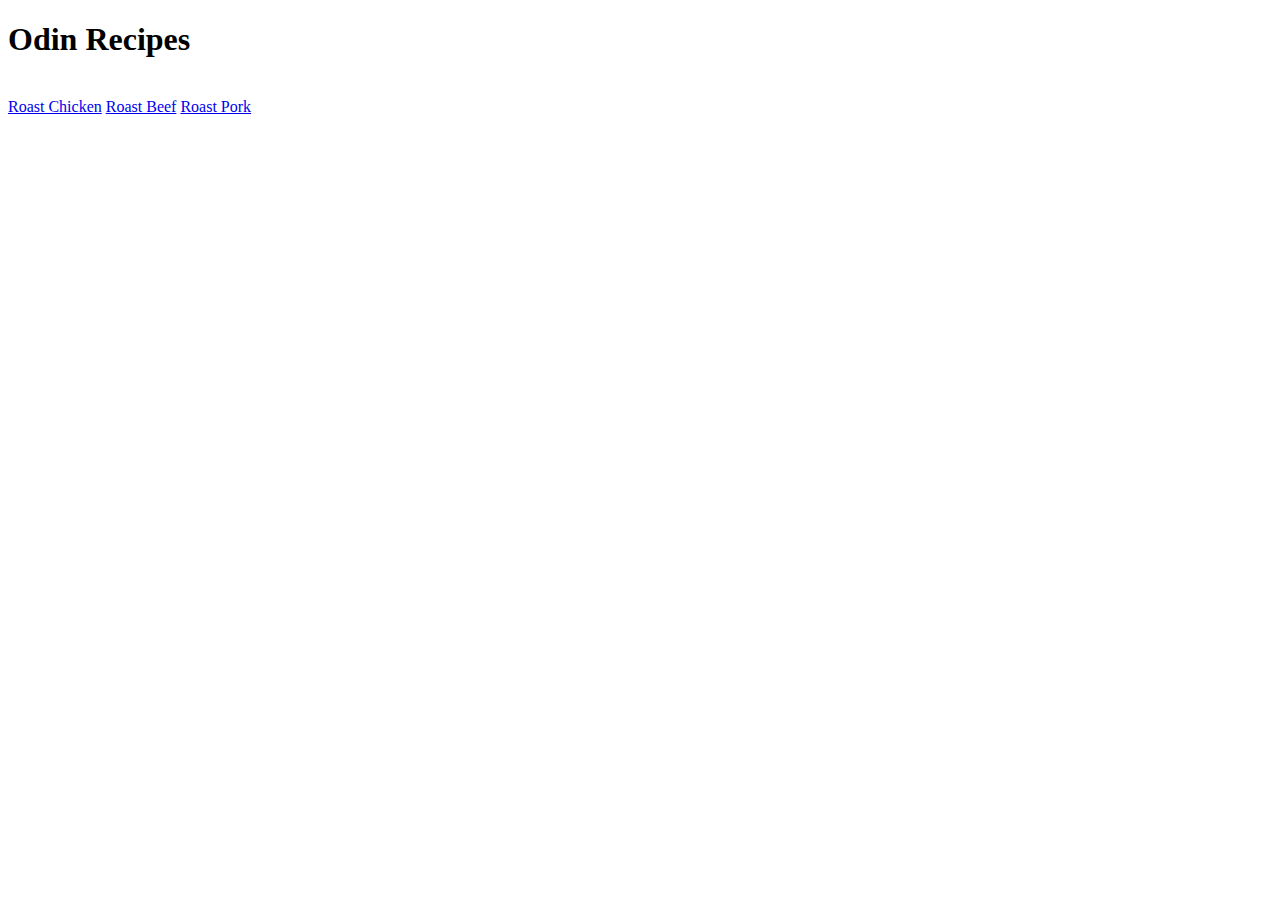
==== index.html @ e6fef400 "Spelling fixed" ====
<!DOCTYPE html>
<html lang="en">
    <head>
        <meta charset="UTF-8">
        <meta name="viewport" content="width=device-width, initial-scale=1.0">
        <title>odin-recipes</title>
    </head>
    <body>
        <h1>Odin Recipes</h1>
        <br>
        <a href="./recipes/roast-chicken.html">Roast Chicken</a>
        <a href="./recipes/roast-beef.html">Roast Beef</a>
        <a href="./recipes/rosat-pork.html">Roast Pork</a>
    </body>
</html>
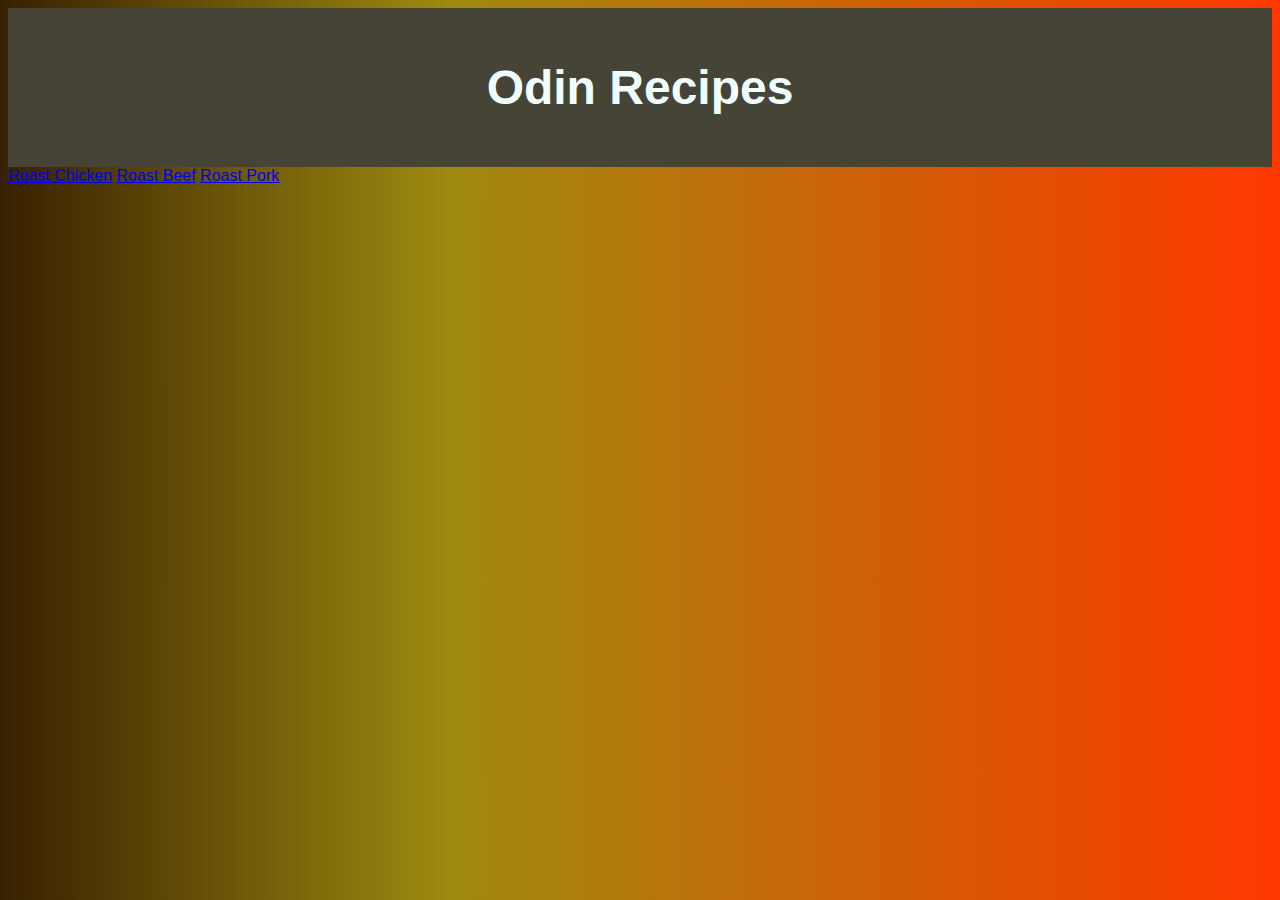
==== commit 1490f346: "Basic HTML and classes added" ====
--- a/index.html
+++ b/index.html
@@ -4,12 +4,17 @@
         <meta charset="UTF-8">
         <meta name="viewport" content="width=device-width, initial-scale=1.0">
         <title>odin-recipes</title>
+        <link rel="stylesheet" href="./css/styles.css">
     </head>
     <body>
-        <h1>Odin Recipes</h1>
-        <br>
-        <a href="./recipes/roast-chicken.html">Roast Chicken</a>
-        <a href="./recipes/roast-beef.html">Roast Beef</a>
-        <a href="./recipes/rosat-pork.html">Roast Pork</a>
+        <header>
+            <h1>Odin Recipes</h1>
+        </header>
+        
+        <div class="menu">
+            <a href="./recipes/roast-chicken.html">Roast Chicken</a>
+            <a href="./recipes/roast-beef.html">Roast Beef</a>
+            <a href="./recipes/rosat-pork.html">Roast Pork</a>
+        </div>
     </body>
 </html>--- a/css/styles.css
+++ b/css/styles.css
@@ -0,0 +1,35 @@
+* {
+    box-sizing: border-box;
+}
+body {
+    background: linear-gradient(90deg, rgba(55,32,0,1) 0%, rgba(158,138,16,1) 35%, rgba(255,55,0,1) 100%); ;
+    font-family: Arial, Helvetica, sans-serif;
+}
+
+header {
+    background-color: #464337;
+    color: azure;
+    padding: 1.25em;
+    width: 100%;
+}
+
+h1 {
+    font-size: 3rem;
+    text-align: center;
+}
+
+.image {
+    height: auto;
+    width: 50%;
+    margin: 2rem auto;
+}
+
+.container {
+    padding: 1em;
+}
+
+.container h2 {
+    color: azure;
+    text-decoration: underline;
+
+}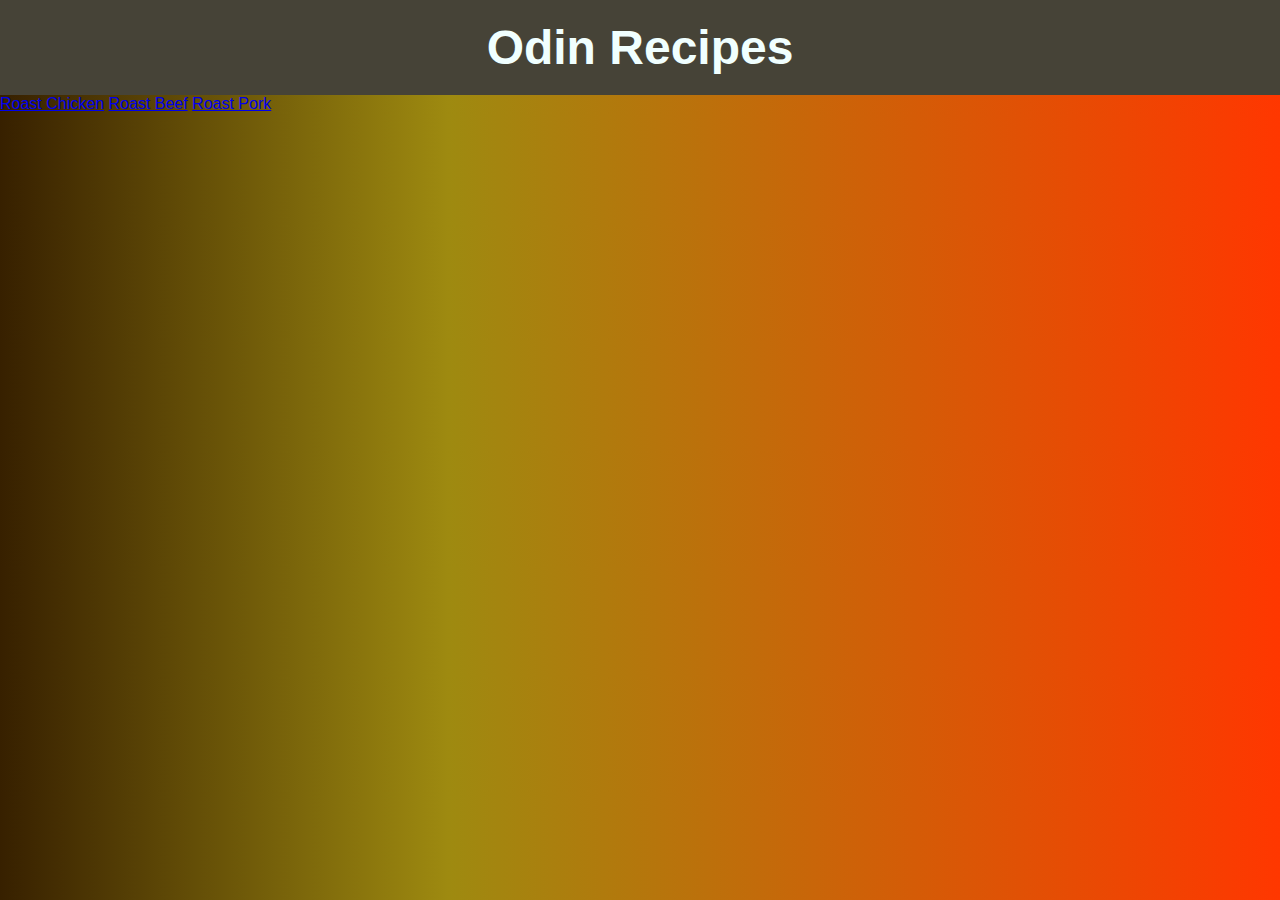
==== commit 125c5699: "fixed header issue" ====
--- a/index.html
+++ b/index.html
@@ -1,20 +1,20 @@
 <!DOCTYPE html>
 <html lang="en">
-    <head>
-        <meta charset="UTF-8">
-        <meta name="viewport" content="width=device-width, initial-scale=1.0">
-        <title>odin-recipes</title>
-        <link rel="stylesheet" href="./css/styles.css">
-    </head>
-    <body>
-        <header>
-            <h1>Odin Recipes</h1>
-        </header>
-        
-        <div class="menu">
-            <a href="./recipes/roast-chicken.html">Roast Chicken</a>
-            <a href="./recipes/roast-beef.html">Roast Beef</a>
-            <a href="./recipes/rosat-pork.html">Roast Pork</a>
-        </div>
-    </body>
-</html>+  <head>
+    <meta charset="UTF-8" />
+    <meta name="viewport" content="width=device-width, initial-scale=1.0" />
+    <title>odin-recipes</title>
+    <link rel="stylesheet" href="./css/styles.css" />
+  </head>
+
+  <header>
+    <h1>Odin Recipes</h1>
+  </header>
+  <body>
+    <div class="menu">
+      <a href="./recipes/roast-chicken.html">Roast Chicken</a>
+      <a href="./recipes/roast-beef.html">Roast Beef</a>
+      <a href="./recipes/rosat-pork.html">Roast Pork</a>
+    </div>
+  </body>
+</html>
--- a/css/styles.css
+++ b/css/styles.css
@@ -1,5 +1,6 @@
 * {
     box-sizing: border-box;
+    margin: 0;
 }
 body {
     background: linear-gradient(90deg, rgba(55,32,0,1) 0%, rgba(158,138,16,1) 35%, rgba(255,55,0,1) 100%); ;
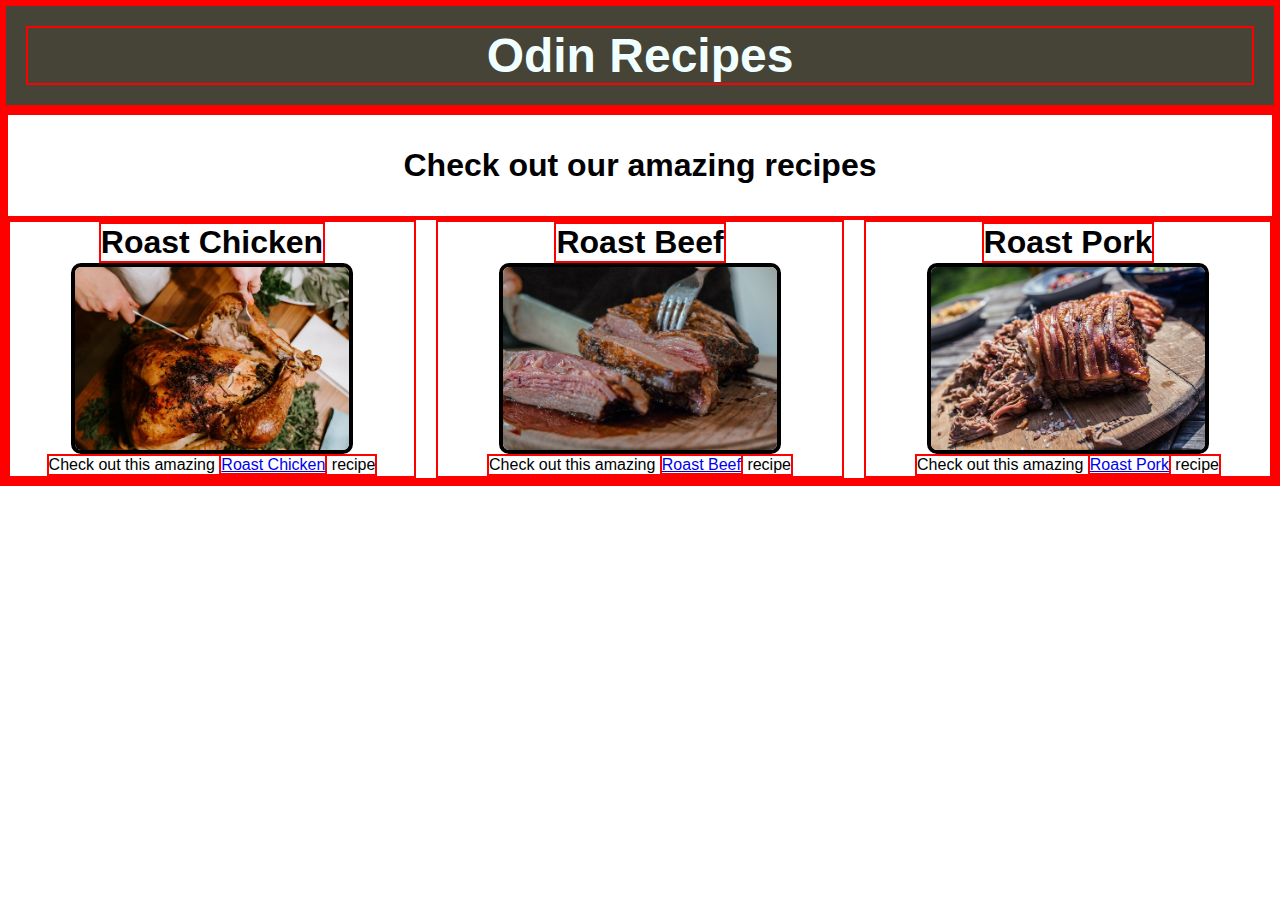
==== commit 10765474: "Beginning redesign" ====
--- a/index.html
+++ b/index.html
@@ -6,15 +6,34 @@
     <title>odin-recipes</title>
     <link rel="stylesheet" href="./css/styles.css" />
   </head>
-
-  <header>
-    <h1>Odin Recipes</h1>
-  </header>
   <body>
-    <div class="menu">
-      <a href="./recipes/roast-chicken.html">Roast Chicken</a>
-      <a href="./recipes/roast-beef.html">Roast Beef</a>
-      <a href="./recipes/rosat-pork.html">Roast Pork</a>
-    </div>
+    <header>
+      <h1>Odin Recipes</h1>
+    </header>
+      <section class="introduction">
+        
+      </section>
+      
+      <section class="recipes">
+        <h2 class="menu">Check out our amazing recipes</h2>
+        <div class="menu-container">
+          <div class="menu-container-item">
+            <h2>Roast Chicken</h2>
+            <img src="./images/roast-chicken.jpg" alt="delicious roast chicken">
+            <p>Check out this amazing <a href="./recipes/roast-chicken.html">Roast Chicken</a> recipe</p>
+          </div>
+          <div class="menu-container-item">
+            <h2>Roast Beef</h2>
+            <img src="./images/roast-beef.jpg" alt="delicious roast beef">
+            <p>Check out this amazing <a href="./recipes/roast-beef.html">Roast Beef</a> recipe</p>
+          </div>
+          <div class="menu-container-item">
+            <h2>Roast Pork</h2>
+            <img src="./images/roast-pork.jpg" alt="delicious roast pork">
+            <p>Check out this amazing <a href="./recipes/rosat-pork.html">Roast Pork</a> recipe</p>
+          </div>
+        </div>
+      </section>
+    
   </body>
 </html>
--- a/css/styles.css
+++ b/css/styles.css
@@ -1,12 +1,16 @@
+/* ---- Some Resets ---- */
 * {
     box-sizing: border-box;
     margin: 0;
+    padding: 0;
+    border: 2px solid red;
 }
 body {
-    background: linear-gradient(90deg, rgba(55,32,0,1) 0%, rgba(158,138,16,1) 35%, rgba(255,55,0,1) 100%); ;
+    background-color: #fff;
     font-family: Arial, Helvetica, sans-serif;
 }
 
+/* ---- Global ---- */
 header {
     background-color: #464337;
     color: azure;
@@ -19,12 +23,39 @@
     text-align: center;
 }
 
-.image {
-    height: auto;
-    width: 50%;
-    margin: 2rem auto;
+h2 {
+    font-size: 2rem;
+    text-align: center;
 }
 
+/* ---- Home Page ---- */
+
+
+/* ---- Menu ---- */
+.menu {
+    padding: 2rem;
+}
+
+.menu-container {
+    display: flex;
+    gap: 20px;
+}
+
+.menu-container-item {
+    display: flex;
+    flex-direction: column;
+    align-items: center;
+}
+
+.menu-container img {
+    width: 70%;
+    height: auto;
+    border: 4px solid black;
+    border-radius: 10px;
+}
+
+
+/* ---- Other Pages ---- */
 .container {
     padding: 1em;
 }
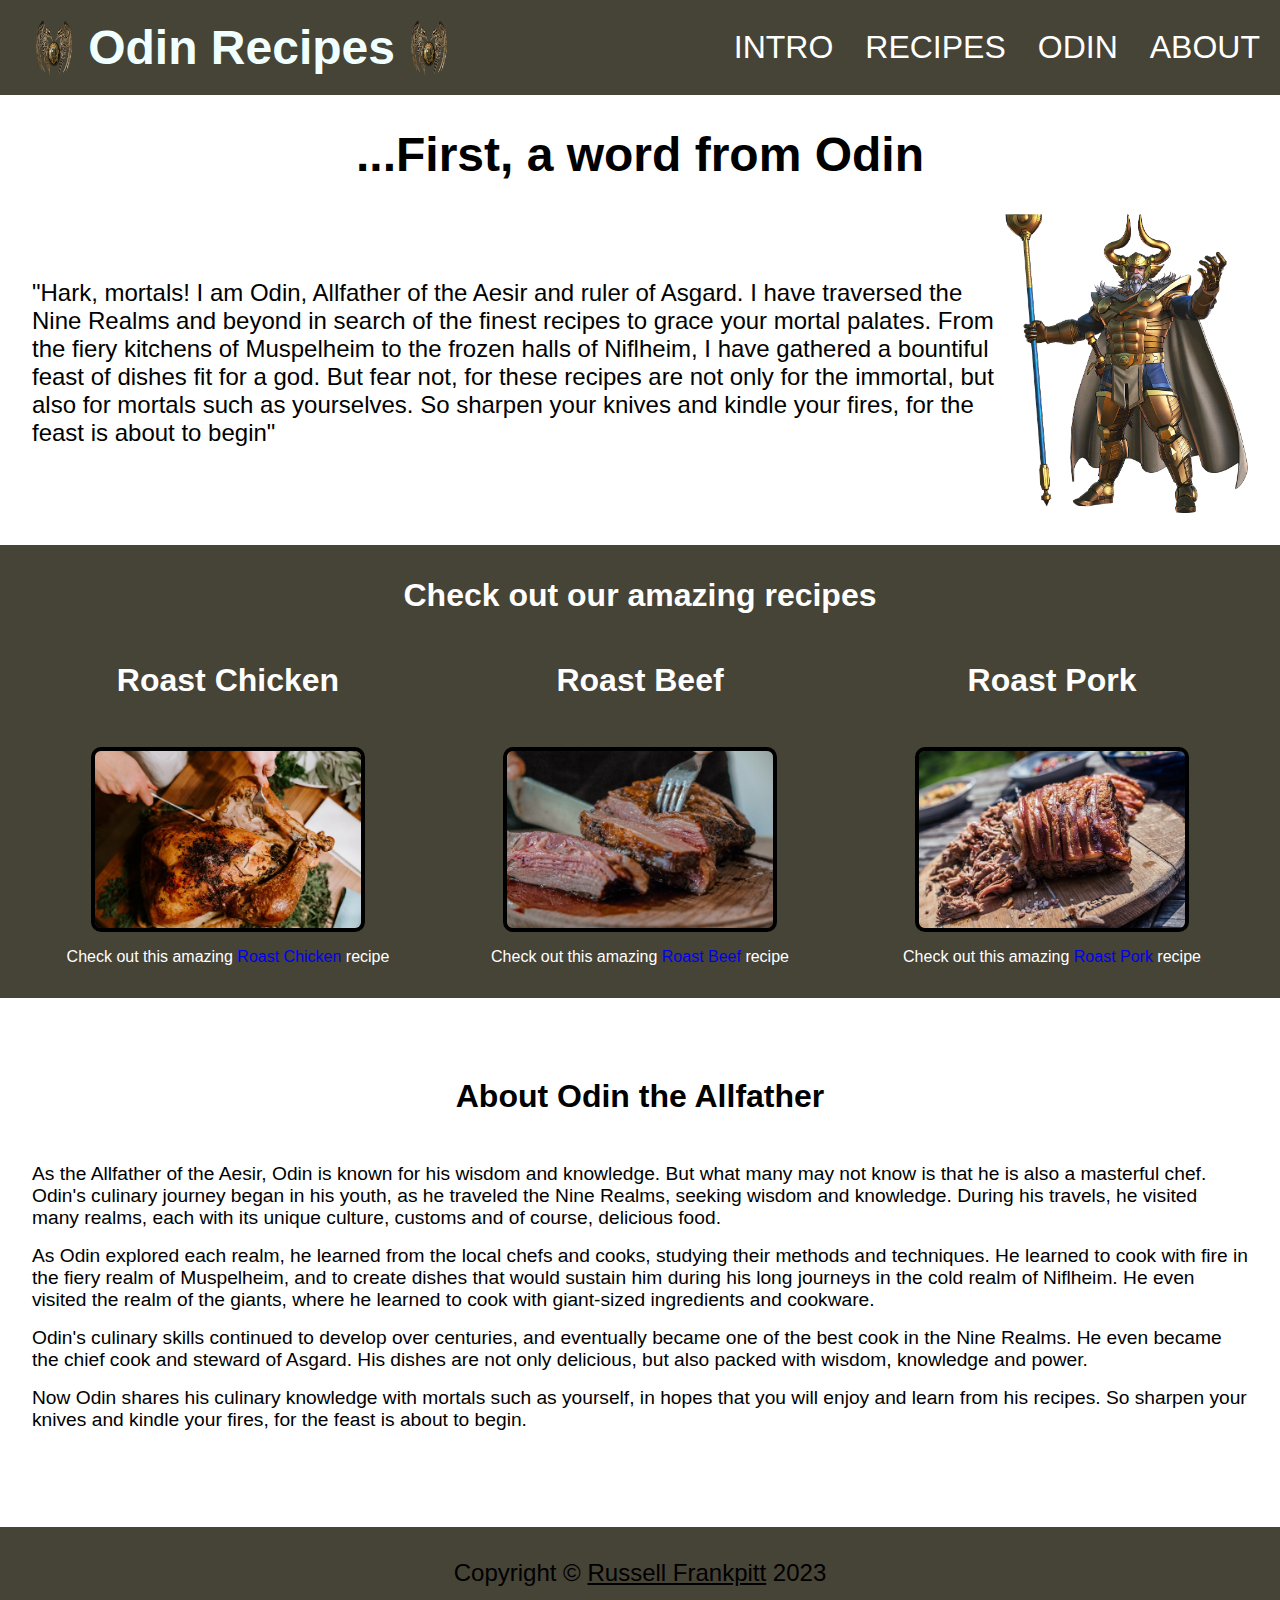
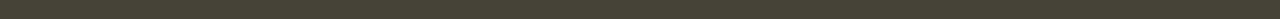
==== commit 94a5a7a6: "Main page done" ====
--- a/index.html
+++ b/index.html
@@ -7,33 +7,65 @@
     <link rel="stylesheet" href="./css/styles.css" />
   </head>
   <body>
-    <header>
-      <h1>Odin Recipes</h1>
-    </header>
-      <section class="introduction">
-        
-      </section>
-      
-      <section class="recipes">
-        <h2 class="menu">Check out our amazing recipes</h2>
-        <div class="menu-container">
-          <div class="menu-container-item">
-            <h2>Roast Chicken</h2>
-            <img src="./images/roast-chicken.jpg" alt="delicious roast chicken">
-            <p>Check out this amazing <a href="./recipes/roast-chicken.html">Roast Chicken</a> recipe</p>
-          </div>
-          <div class="menu-container-item">
-            <h2>Roast Beef</h2>
-            <img src="./images/roast-beef.jpg" alt="delicious roast beef">
-            <p>Check out this amazing <a href="./recipes/roast-beef.html">Roast Beef</a> recipe</p>
-          </div>
-          <div class="menu-container-item">
-            <h2>Roast Pork</h2>
-            <img src="./images/roast-pork.jpg" alt="delicious roast pork">
-            <p>Check out this amazing <a href="./recipes/rosat-pork.html">Roast Pork</a> recipe</p>
-          </div>
+    <!--- Navbar --->
+    <nav class="navbar">
+      <div class="navbar-logo">
+        <img src="./images/logo.png" alt="odin-logo">
+        <h1>Odin Recipes</h1>
+        <img src="./images/logo.png" alt="odin-logo">
+      </div>
+      <div class="navbar-list">
+        <ul>
+          <li><a href="#intro">Intro</a></li>
+          <li><a href="#recipes">Recipes</a></li>
+          <li><a href="#odin">Odin</a></li>
+          <li><a href="#about">About</a></li>
+        </ul>
+      </div>
+    </nav>
+    
+    <!--- Introduction --->
+    <section id="intro" class="introduction">
+      <h2>...First, a word from Odin</h2>
+      <div class="introduction-container">
+        <p>"Hark, mortals! I am Odin, Allfather of the Aesir and ruler of Asgard. I have traversed the Nine Realms and beyond in search of the finest recipes to grace your mortal palates. From the fiery kitchens of Muspelheim to the frozen halls of Niflheim, I have gathered a bountiful feast of dishes fit for a god. But fear not, for these recipes are not only for the immortal, but also for mortals such as yourselves. So sharpen your knives and kindle your fires, for the feast is about to begin"</p>
+        <img src="./images/odin.png" alt="Odin Allfather">
+      </div>
+    </section>
+
+    <!--- Recipes --->
+    <section id="recipes" class="recipes">
+      <h2>Check out our amazing recipes</h2>
+      <div class="recipes-container">
+        <div class="recipes-container-item">
+          <h2>Roast Chicken</h2>
+          <img src="./images/roast-chicken.jpg" alt="delicious roast chicken">
+          <p>Check out this amazing <a href="./recipes/roast-chicken.html">Roast Chicken</a> recipe</p>
         </div>
-      </section>
+        <div class="recipes-container-item">
+          <h2>Roast Beef</h2>
+          <img src="./images/roast-beef.jpg" alt="delicious roast beef">
+          <p>Check out this amazing <a href="./recipes/roast-beef.html">Roast Beef</a> recipe</p>
+        </div>
+        <div class="recipes-container-item">
+          <h2>Roast Pork</h2>
+          <img src="./images/roast-pork.jpg" alt="delicious roast pork">
+          <p>Check out this amazing <a href="./recipes/rosat-pork.html">Roast Pork</a> recipe</p>
+        </div>
+      </div>
+    </section>
     
+    <!--- About --->
+    <section id="odin" class="odin">
+      <h2>About Odin the Allfather</h2>
+      <p>As the Allfather of the Aesir, Odin is known for his wisdom and knowledge. But what many may not know is that he is also a masterful chef. Odin's culinary journey began in his youth, as he traveled the Nine Realms, seeking wisdom and knowledge. During his travels, he visited many realms, each with its unique culture, customs and of course, delicious food.</p>
+      <p>As Odin explored each realm, he learned from the local chefs and cooks, studying their methods and techniques. He learned to cook with fire in the fiery realm of Muspelheim, and to create dishes that would sustain him during his long journeys in the cold realm of Niflheim. He even visited the realm of the giants, where he learned to cook with giant-sized ingredients and cookware.</p>
+      <p>Odin's culinary skills continued to develop over centuries, and eventually became one of the best cook in the Nine Realms. He even became the chief cook and steward of Asgard. His dishes are not only delicious, but also packed with wisdom, knowledge and power.</p>
+      <p>Now Odin shares his culinary knowledge with mortals such as yourself, in hopes that you will enjoy and learn from his recipes. So sharpen your knives and kindle your fires, for the feast is about to begin.</p>
+    </section>
+    <!--- Footer --->
+    <footer class="footer">
+      <p id="about">Copyright &copy; <a href="https://rustyff12.github.io/" target="_blank">Russell Frankpitt</a> 2023</p>
+    </footer>
   </body>
 </html>
--- a/css/styles.css
+++ b/css/styles.css
@@ -3,21 +3,19 @@
     box-sizing: border-box;
     margin: 0;
     padding: 0;
-    border: 2px solid red;
+    /* border: 2px solid red; */
 }
+
+html {
+    scroll-behavior: smooth;
+}
+
 body {
     background-color: #fff;
     font-family: Arial, Helvetica, sans-serif;
 }
 
 /* ---- Global ---- */
-header {
-    background-color: #464337;
-    color: azure;
-    padding: 1.25em;
-    width: 100%;
-}
-
 h1 {
     font-size: 3rem;
     text-align: center;
@@ -28,34 +26,166 @@
     text-align: center;
 }
 
-/* ---- Home Page ---- */
+/* ==== Home Page ==== */
+/* ---- Navbar ---- */
+.navbar {
+    background: #464337;
+    color: azure;
+    padding: 1.25em;
+    width: 100%;
+    display: flex;
+    justify-content: space-between;
+}
+
+.navbar-logo {
+    display: flex;
+}
+
+.navbar img {
+    width: 10%;
+    height: auto;
+    padding: 0 1rem;
+    flex-shrink: 0;
+}
+
+.navbar-list {
+    display: flex;
+    align-items: center;
+}
+
+.navbar-list ul {
+    display: flex;
+}
+
+.navbar-list li {
+    list-style-type: none;
+}
+
+.navbar-list a {
+    color: #fff;
+    text-decoration: none;
+    margin-left: 2rem ;
+    font-size: 2rem;
+    text-transform: uppercase;
+}
+
+.navbar-list a:hover {
+    color: red;
+}
 
 
-/* ---- Menu ---- */
-.menu {
-    padding: 2rem;
+
+/* ---- Intro ---- */
+.introduction {
+    padding: 2rem 2rem;
+    display: flex;
+    flex-direction: column;
 }
 
-.menu-container {
+.introduction-container {
+    display: flex;
+    /* border: 2px solid red; */
+}
+
+.introduction h2 {
+    font-size: 3rem;
+    padding-bottom: 2rem;
+}
+
+.introduction-container p {
+    font-size: 1.5rem;
+    justify-self: center;
+    align-self: center;
+}
+
+.introduction-container img {
+    width: 20%;
+    height: auto;
+}
+
+/* ---- Recipes ---- */
+.recipes {
+    background-color: #464337;
+    padding: 2rem;
+    color: #fff;
+}
+
+
+.recipes-container {
     display: flex;
     gap: 20px;
 }
 
-.menu-container-item {
+.recipes-container-item {
     display: flex;
     flex-direction: column;
     align-items: center;
 }
 
-.menu-container img {
+.recipes-container img {
     width: 70%;
     height: auto;
     border: 4px solid black;
     border-radius: 10px;
 }
 
+.recipes h2 {
+    padding-bottom: 3rem;
+}
 
-/* ---- Other Pages ---- */
+.recipes-container-item p {
+    padding-top: 1rem;
+}
+
+.recipes-container-item a {
+    text-decoration: none;
+}
+
+.recipes-container-item p a:hover {
+    text-decoration: underline;
+    color: blue;
+
+}
+
+.recipes-container-item a:visited {
+    color: #fff;
+}
+
+
+
+/* ---- Odin ---- */
+.odin {
+    padding: 5rem 2rem;
+}
+
+.odin h2 {
+    padding-bottom: 3rem;
+}
+
+.odin p {
+    font-size: 1.2rem;
+    padding-bottom: 1rem;
+}
+
+
+/* ---- Footer ---- */
+
+footer {
+    background-color: #464337;
+    padding: 2rem;
+    display: flex;
+    justify-content: center;
+}
+
+.footer p {
+    font-size: 1.5rem;
+}
+
+.footer p a {
+    color: black;
+}
+
+/* ==== Other Pages ==== */
 .container {
     padding: 1em;
 }
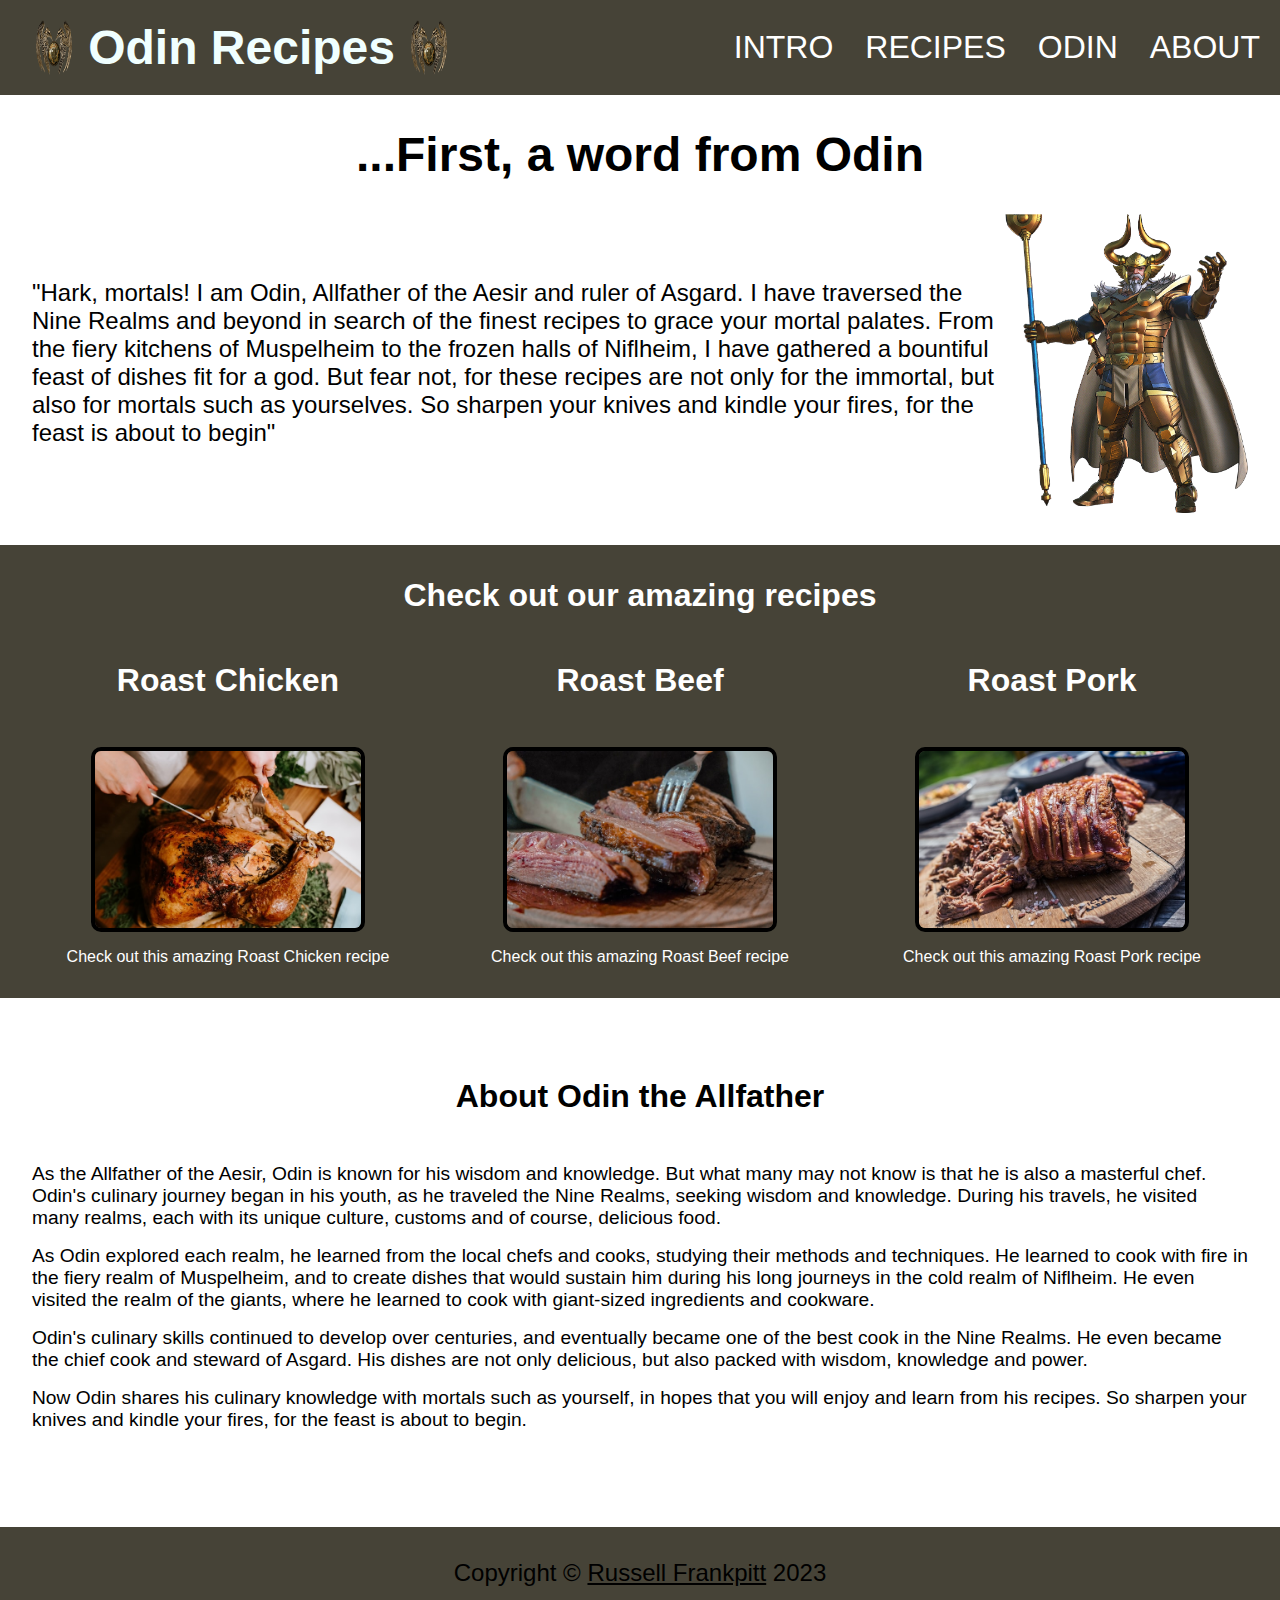
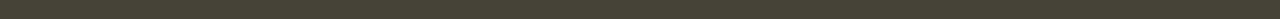
==== commit 9dad4c2d: "Headers and footers for all pages. Home images as links" ====
--- a/index.html
+++ b/index.html
@@ -10,9 +10,9 @@
     <!--- Navbar --->
     <nav class="navbar">
       <div class="navbar-logo">
-        <img src="./images/logo.png" alt="odin-logo">
+        <img src="./images/logo.png" alt="odin-logo" />
         <h1>Odin Recipes</h1>
-        <img src="./images/logo.png" alt="odin-logo">
+        <img src="./images/logo.png" alt="odin-logo" />
       </div>
       <div class="navbar-list">
         <ul>
@@ -23,13 +23,22 @@
         </ul>
       </div>
     </nav>
-    
+
     <!--- Introduction --->
     <section id="intro" class="introduction">
       <h2>...First, a word from Odin</h2>
       <div class="introduction-container">
-        <p>"Hark, mortals! I am Odin, Allfather of the Aesir and ruler of Asgard. I have traversed the Nine Realms and beyond in search of the finest recipes to grace your mortal palates. From the fiery kitchens of Muspelheim to the frozen halls of Niflheim, I have gathered a bountiful feast of dishes fit for a god. But fear not, for these recipes are not only for the immortal, but also for mortals such as yourselves. So sharpen your knives and kindle your fires, for the feast is about to begin"</p>
-        <img src="./images/odin.png" alt="Odin Allfather">
+        <p>
+          "Hark, mortals! I am Odin, Allfather of the Aesir and ruler of Asgard.
+          I have traversed the Nine Realms and beyond in search of the finest
+          recipes to grace your mortal palates. From the fiery kitchens of
+          Muspelheim to the frozen halls of Niflheim, I have gathered a
+          bountiful feast of dishes fit for a god. But fear not, for these
+          recipes are not only for the immortal, but also for mortals such as
+          yourselves. So sharpen your knives and kindle your fires, for the
+          feast is about to begin"
+        </p>
+        <img src="./images/odin.png" alt="Odin Allfather" />
       </div>
     </section>
 
@@ -39,33 +48,77 @@
       <div class="recipes-container">
         <div class="recipes-container-item">
           <h2>Roast Chicken</h2>
-          <img src="./images/roast-chicken.jpg" alt="delicious roast chicken">
-          <p>Check out this amazing <a href="./recipes/roast-chicken.html">Roast Chicken</a> recipe</p>
+          <a
+            class="recipes-container-item-link"
+            href="./recipes/roast-chicken.html"
+            ><img
+              src="./images/roast-chicken.jpg"
+              alt="delicious roast chicken"
+          /></a>
+          <p>Check out this amazing Roast Chicken recipe</p>
         </div>
         <div class="recipes-container-item">
           <h2>Roast Beef</h2>
-          <img src="./images/roast-beef.jpg" alt="delicious roast beef">
-          <p>Check out this amazing <a href="./recipes/roast-beef.html">Roast Beef</a> recipe</p>
+          <a
+            class="recipes-container-item-link"
+            href="./recipes/roast-beef.html"
+            ><img src="./images/roast-beef.jpg" alt="delicious roast beef"
+          /></a>
+          <p>Check out this amazing Roast Beef recipe</p>
         </div>
         <div class="recipes-container-item">
           <h2>Roast Pork</h2>
-          <img src="./images/roast-pork.jpg" alt="delicious roast pork">
-          <p>Check out this amazing <a href="./recipes/rosat-pork.html">Roast Pork</a> recipe</p>
+          <a
+            class="recipes-container-item-link"
+            href="./recipes/rosat-pork.html"
+            ><img src="./images/roast-pork.jpg" alt="delicious roast pork"
+          /></a>
+          <p>Check out this amazing Roast Pork recipe</p>
         </div>
       </div>
     </section>
-    
+
     <!--- About --->
     <section id="odin" class="odin">
       <h2>About Odin the Allfather</h2>
-      <p>As the Allfather of the Aesir, Odin is known for his wisdom and knowledge. But what many may not know is that he is also a masterful chef. Odin's culinary journey began in his youth, as he traveled the Nine Realms, seeking wisdom and knowledge. During his travels, he visited many realms, each with its unique culture, customs and of course, delicious food.</p>
-      <p>As Odin explored each realm, he learned from the local chefs and cooks, studying their methods and techniques. He learned to cook with fire in the fiery realm of Muspelheim, and to create dishes that would sustain him during his long journeys in the cold realm of Niflheim. He even visited the realm of the giants, where he learned to cook with giant-sized ingredients and cookware.</p>
-      <p>Odin's culinary skills continued to develop over centuries, and eventually became one of the best cook in the Nine Realms. He even became the chief cook and steward of Asgard. His dishes are not only delicious, but also packed with wisdom, knowledge and power.</p>
-      <p>Now Odin shares his culinary knowledge with mortals such as yourself, in hopes that you will enjoy and learn from his recipes. So sharpen your knives and kindle your fires, for the feast is about to begin.</p>
+      <p>
+        As the Allfather of the Aesir, Odin is known for his wisdom and
+        knowledge. But what many may not know is that he is also a masterful
+        chef. Odin's culinary journey began in his youth, as he traveled the
+        Nine Realms, seeking wisdom and knowledge. During his travels, he
+        visited many realms, each with its unique culture, customs and of
+        course, delicious food.
+      </p>
+      <p>
+        As Odin explored each realm, he learned from the local chefs and cooks,
+        studying their methods and techniques. He learned to cook with fire in
+        the fiery realm of Muspelheim, and to create dishes that would sustain
+        him during his long journeys in the cold realm of Niflheim. He even
+        visited the realm of the giants, where he learned to cook with
+        giant-sized ingredients and cookware.
+      </p>
+      <p>
+        Odin's culinary skills continued to develop over centuries, and
+        eventually became one of the best cook in the Nine Realms. He even
+        became the chief cook and steward of Asgard. His dishes are not only
+        delicious, but also packed with wisdom, knowledge and power.
+      </p>
+      <p>
+        Now Odin shares his culinary knowledge with mortals such as yourself, in
+        hopes that you will enjoy and learn from his recipes. So sharpen your
+        knives and kindle your fires, for the feast is about to begin.
+      </p>
     </section>
+
     <!--- Footer --->
     <footer class="footer">
-      <p id="about">Copyright &copy; <a href="https://rustyff12.github.io/" target="_blank">Russell Frankpitt</a> 2023</p>
+      <p id="about">
+        Copyright &copy;
+        <a href="https://rustyff12.github.io/" target="_blank"
+          >Russell Frankpitt</a
+        >
+        2023
+      </p>
     </footer>
   </body>
 </html>
--- a/css/styles.css
+++ b/css/styles.css
@@ -26,10 +26,14 @@
     text-align: center;
 }
 
+:root {
+    --color-main: #464337;
+}
+
 /* ==== Home Page ==== */
 /* ---- Navbar ---- */
 .navbar {
-    background: #464337;
+    background: var(--color-main);
     color: azure;
     padding: 1.25em;
     width: 100%;
@@ -105,7 +109,7 @@
 
 /* ---- Recipes ---- */
 .recipes {
-    background-color: #464337;
+    background-color: var(--color-main);
     padding: 2rem;
     color: #fff;
 }
@@ -119,14 +123,26 @@
 .recipes-container-item {
     display: flex;
     flex-direction: column;
+}
+
+.recipes-container-item-link {
+    display: flex;
+    flex-direction: column;
+    justify-content: center;
     align-items: center;
 }
 
-.recipes-container img {
+.recipes-container-item-link a {
+    align-self: center;
+    justify-self: center;
+}
+
+.recipes-container-item-link img {
     width: 70%;
     height: auto;
     border: 4px solid black;
     border-radius: 10px;
+    
 }
 
 .recipes h2 {
@@ -135,21 +151,10 @@
 
 .recipes-container-item p {
     padding-top: 1rem;
-}
-
-.recipes-container-item a {
-    text-decoration: none;
-}
-
-.recipes-container-item p a:hover {
-    text-decoration: underline;
-    color: blue;
-
-}
-
-.recipes-container-item a:visited {
-    color: #fff;
-}
+    text-align: center;
+}
+
+
 
 
 
@@ -171,7 +176,7 @@
 /* ---- Footer ---- */
 
 footer {
-    background-color: #464337;
+    background-color: var(--color-main);
     padding: 2rem;
     display: flex;
     justify-content: center;
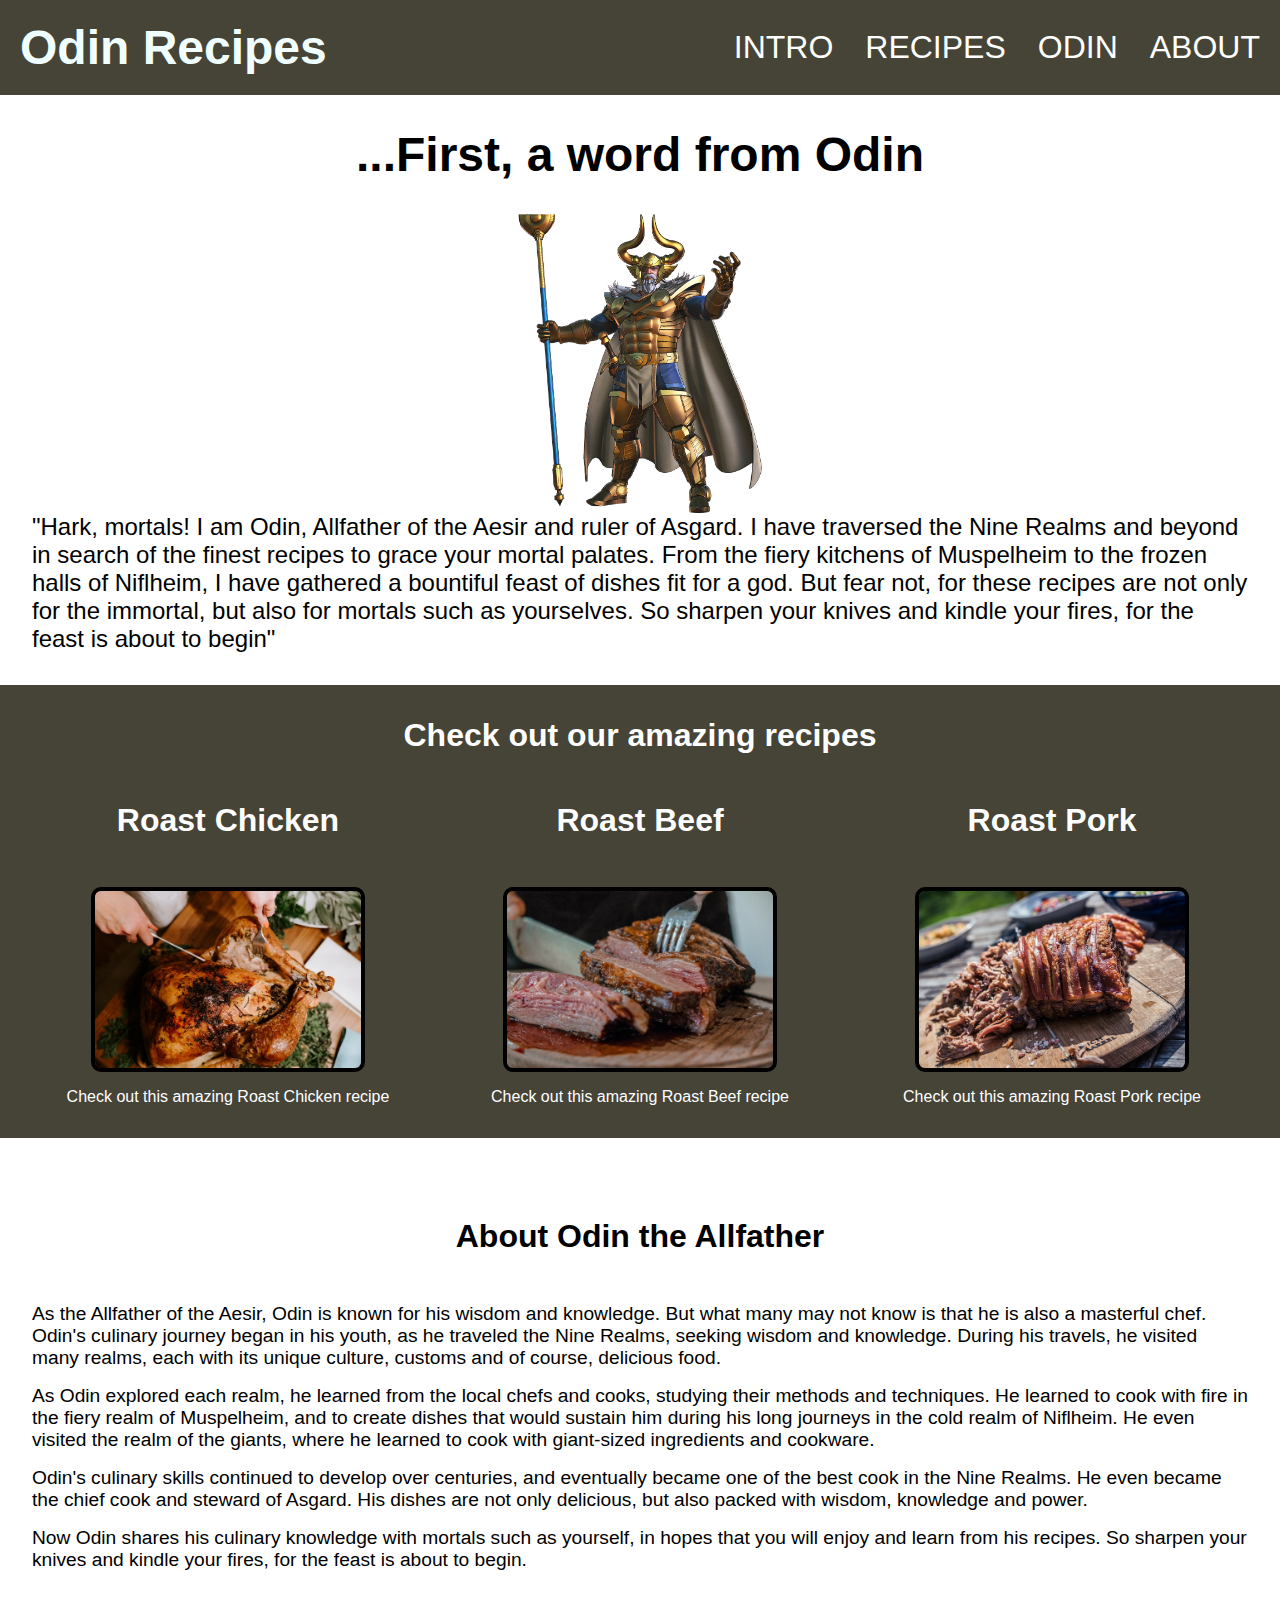
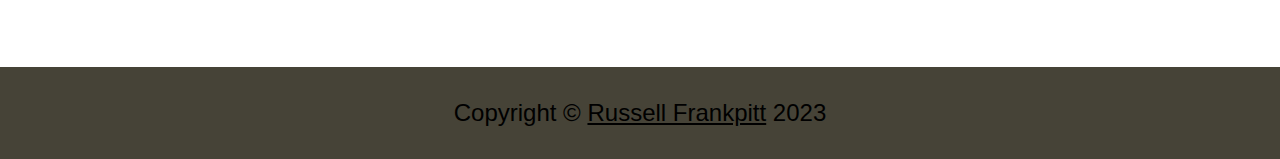
==== commit 0f5a3897: "Home page responsive" ====
--- a/index.html
+++ b/index.html
@@ -10,9 +10,9 @@
     <!--- Navbar --->
     <nav class="navbar">
       <div class="navbar-logo">
-        <img src="./images/logo.png" alt="odin-logo" />
+        <!-- <img src="./images/logo.png" alt="odin-logo" /> -->
         <h1>Odin Recipes</h1>
-        <img src="./images/logo.png" alt="odin-logo" />
+        <!-- <img src="./images/logo.png" alt="odin-logo" /> -->
       </div>
       <div class="navbar-list">
         <ul>
@@ -28,6 +28,7 @@
     <section id="intro" class="introduction">
       <h2>...First, a word from Odin</h2>
       <div class="introduction-container">
+        <img src="./images/odin.png" alt="Odin Allfather" />
         <p>
           "Hark, mortals! I am Odin, Allfather of the Aesir and ruler of Asgard.
           I have traversed the Nine Realms and beyond in search of the finest
@@ -38,7 +39,6 @@
           yourselves. So sharpen your knives and kindle your fires, for the
           feast is about to begin"
         </p>
-        <img src="./images/odin.png" alt="Odin Allfather" />
       </div>
     </section>
 
--- a/css/styles.css
+++ b/css/styles.css
@@ -45,7 +45,7 @@
     display: flex;
 }
 
-.navbar img {
+.navbar-logo img {
     width: 10%;
     height: auto;
     padding: 0 1rem;
@@ -88,7 +88,8 @@
 
 .introduction-container {
     display: flex;
-    /* border: 2px solid red; */
+    flex-direction: column;
+    align-items: center;
 }
 
 .introduction h2 {
@@ -191,12 +192,63 @@
 }
 
 /* ==== Other Pages ==== */
-.container {
-    padding: 1em;
-}
+.content-main {
+    display: flex;
+    flex-direction: column;
+    justify-content: center;
+    align-items: center;
+    padding-top: 2rem;
+}
+
+.content-main-image img{
+    border: 4px solid black;
+    border-radius: 10px;
+}
+
+.content-main-info {
+    padding: 2rem;
+
+}
+
+.content-main-info h2 {
+    padding-bottom: 2rem;
+}
+
+.content-main-info p {
+    font-size: 1.2rem;
+}
+
 
 .container h2 {
-    color: azure;
+    color: #000;
     text-decoration: underline;
-
+    padding-bottom: 2rem;
+    background-color: var(--color-main);
+    padding: 2rem;
+}
+
+
+.container p, 
+.container li {
+    font-size: 1.2rem;
+}
+
+.container ul,
+.container ol {
+    padding: 1.5rem 3rem;
+}
+
+/* ==== Media Queries ==== */
+
+@media (max-width: 920px) {
+    .navbar-list {
+        display: none;
+    }
+
+}
+@media (max-width: 800px) {
+    .recipes-container {
+        display: flex;
+        flex-direction: column;
+    }
 }